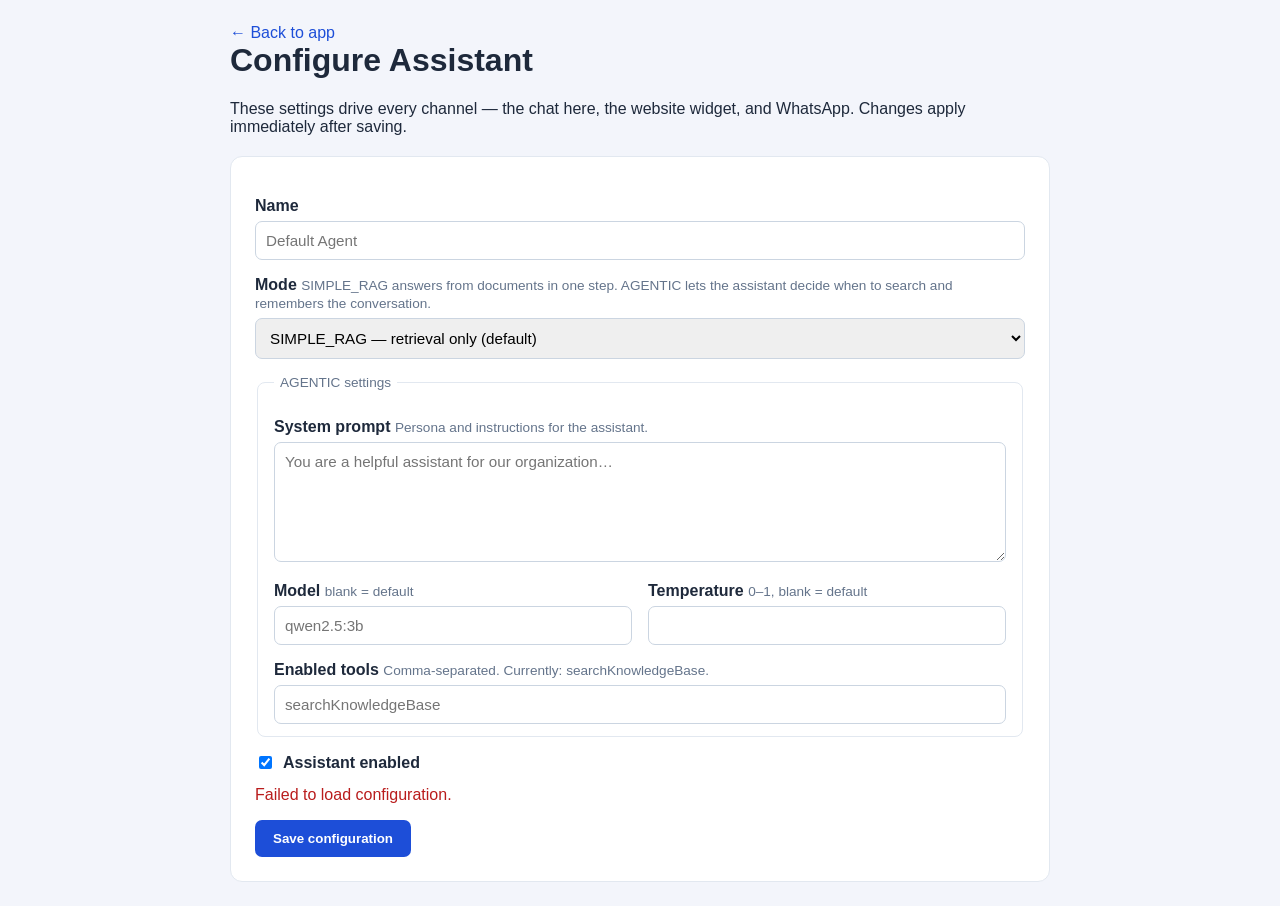
==== src/main/resources/templates/admin-agents.html @ 568023ac "feat(agent): add admin UI to manage per-tenant agent configuration - AgentConfigController (ADMIN): " ====
<!DOCTYPE html>
<html lang="en">
<head>
    <meta charset="UTF-8">
    <meta name="viewport" content="width=device-width, initial-scale=1">
    <title>Manage Agent - Admin</title>
    <style>
        body { margin: 0; background: #f3f5fb; color: #1e293b; font-family: Inter, Arial, sans-serif; }
        .container { max-width: 820px; margin: auto; padding: 24px; }
        .card { background: white; border: 1px solid #e2e8f0; border-radius: 12px; padding: 24px; margin-top: 20px; }
        h1, h2 { margin-top: 0; }
        .back { color: #1d4ed8; text-decoration: none; }
        label { display: block; font-weight: 600; margin: 16px 0 6px; }
        .hint { font-weight: 400; color: #64748b; font-size: .85rem; }
        input[type=text], input[type=number], textarea, select {
            width: 100%; box-sizing: border-box; border: 1px solid #cbd5e1; border-radius: 7px;
            padding: 10px; font-size: .95rem; font-family: inherit;
        }
        textarea { min-height: 120px; resize: vertical; }
        .row { display: flex; gap: 16px; flex-wrap: wrap; }
        .row > div { flex: 1; min-width: 160px; }
        button { border: 0; border-radius: 7px; padding: 11px 18px; font-weight: 600; cursor: pointer; }
        button.primary { color: white; background: #1d4ed8; }
        button:disabled { opacity: .6; cursor: not-allowed; }
        #status { min-height: 20px; margin: 14px 0; }
        .error { color: #b91c1c; } .success { color: #166534; }
        .checkbox { display: flex; align-items: center; gap: 8px; margin-top: 16px; }
        .checkbox input { width: auto; }
        fieldset.agentic { border: 1px solid #e2e8f0; border-radius: 8px; padding: 12px 16px; margin-top: 16px; }
        fieldset.agentic legend { color: #64748b; font-size: .85rem; padding: 0 6px; }
    </style>
</head>
<body>
<div class="container">
    <a class="back" href="/app">← Back to app</a>
    <h1>Configure Assistant</h1>
    <p>These settings drive every channel — the chat here, the website widget, and WhatsApp.
        Changes apply immediately after saving.</p>

    <section class="card">
        <form id="agent-form">
            <label for="name">Name</label>
            <input id="name" type="text" maxlength="255" placeholder="Default Agent">

            <label for="mode">Mode
                <span class="hint">SIMPLE_RAG answers from documents in one step. AGENTIC lets the
                    assistant decide when to search and remembers the conversation.</span>
            </label>
            <select id="mode">
                <option value="SIMPLE_RAG">SIMPLE_RAG — retrieval only (default)</option>
                <option value="AGENTIC">AGENTIC — tools + memory</option>
            </select>

            <fieldset class="agentic" id="agentic-fields">
                <legend>AGENTIC settings</legend>

                <label for="systemPrompt">System prompt
                    <span class="hint">Persona and instructions for the assistant.</span>
                </label>
                <textarea id="systemPrompt" placeholder="You are a helpful assistant for our organization…"></textarea>

                <div class="row">
                    <div>
                        <label for="model">Model <span class="hint">blank = default</span></label>
                        <input id="model" type="text" placeholder="qwen2.5:3b">
                    </div>
                    <div>
                        <label for="temperature">Temperature <span class="hint">0–1, blank = default</span></label>
                        <input id="temperature" type="number" step="0.1" min="0" max="2">
                    </div>
                </div>

                <label for="enabledTools">Enabled tools
                    <span class="hint">Comma-separated. Currently: searchKnowledgeBase.</span>
                </label>
                <input id="enabledTools" type="text" placeholder="searchKnowledgeBase">
            </fieldset>

            <div class="checkbox">
                <input id="enabled" type="checkbox" checked>
                <label for="enabled" style="margin:0;">Assistant enabled</label>
            </div>

            <div id="status" aria-live="polite"></div>
            <button class="primary" id="save" type="submit">Save configuration</button>
        </form>
    </section>
</div>
<script>
'use strict';
const $ = id => document.getElementById(id);
const statusEl = $('status');
const saveBtn = $('save');

async function request(url, options = {}) {
    const response = await fetch(url, { credentials: 'same-origin', ...options });
    if (response.status === 401) { window.location.href = '/login'; throw new Error('Unauthorized'); }
    return response;
}
function showStatus(message, type = '') { statusEl.textContent = message; statusEl.className = type; }

function toggleAgentic() {
    $('agentic-fields').style.display = $('mode').value === 'AGENTIC' ? 'block' : 'none';
}

function populate(config) {
    $('name').value = config.name ?? '';
    $('mode').value = config.mode ?? 'SIMPLE_RAG';
    $('systemPrompt').value = config.systemPrompt ?? '';
    $('model').value = config.model ?? '';
    $('temperature').value = config.temperature ?? '';
    $('enabledTools').value = config.enabledTools ?? '';
    $('enabled').checked = config.enabled !== false;
    toggleAgentic();
}

function numberOrNull(value) {
    const v = String(value).trim();
    return v === '' ? null : Number(v);
}

async function load() {
    try {
        const res = await request('/admin/agents');
        if (!res.ok) throw new Error('Failed to load configuration.');
        populate(await res.json());
    } catch (e) {
        showStatus(e.message, 'error');
    }
}

$('mode').addEventListener('change', toggleAgentic);

$('agent-form').addEventListener('submit', async (event) => {
    event.preventDefault();
    saveBtn.disabled = true;
    showStatus('Saving…');

    const body = {
        name: $('name').value.trim() || null,
        mode: $('mode').value,
        systemPrompt: $('systemPrompt').value.trim() || null,
        model: $('model').value.trim() || null,
        temperature: numberOrNull($('temperature').value),
        enabledTools: $('enabledTools').value.trim() || null,
        enabled: $('enabled').checked
    };

    try {
        const res = await request('/admin/agents', {
            method: 'PUT',
            headers: { 'Content-Type': 'application/json' },
            body: JSON.stringify(body)
        });
        const data = await res.json();
        if (!res.ok) throw new Error(data.error || 'Save failed.');
        populate(data);
        showStatus('Configuration saved.', 'success');
    } catch (e) {
        showStatus(e.message, 'error');
    } finally {
        saveBtn.disabled = false;
    }
});

load();
</script>
</body>
</html>
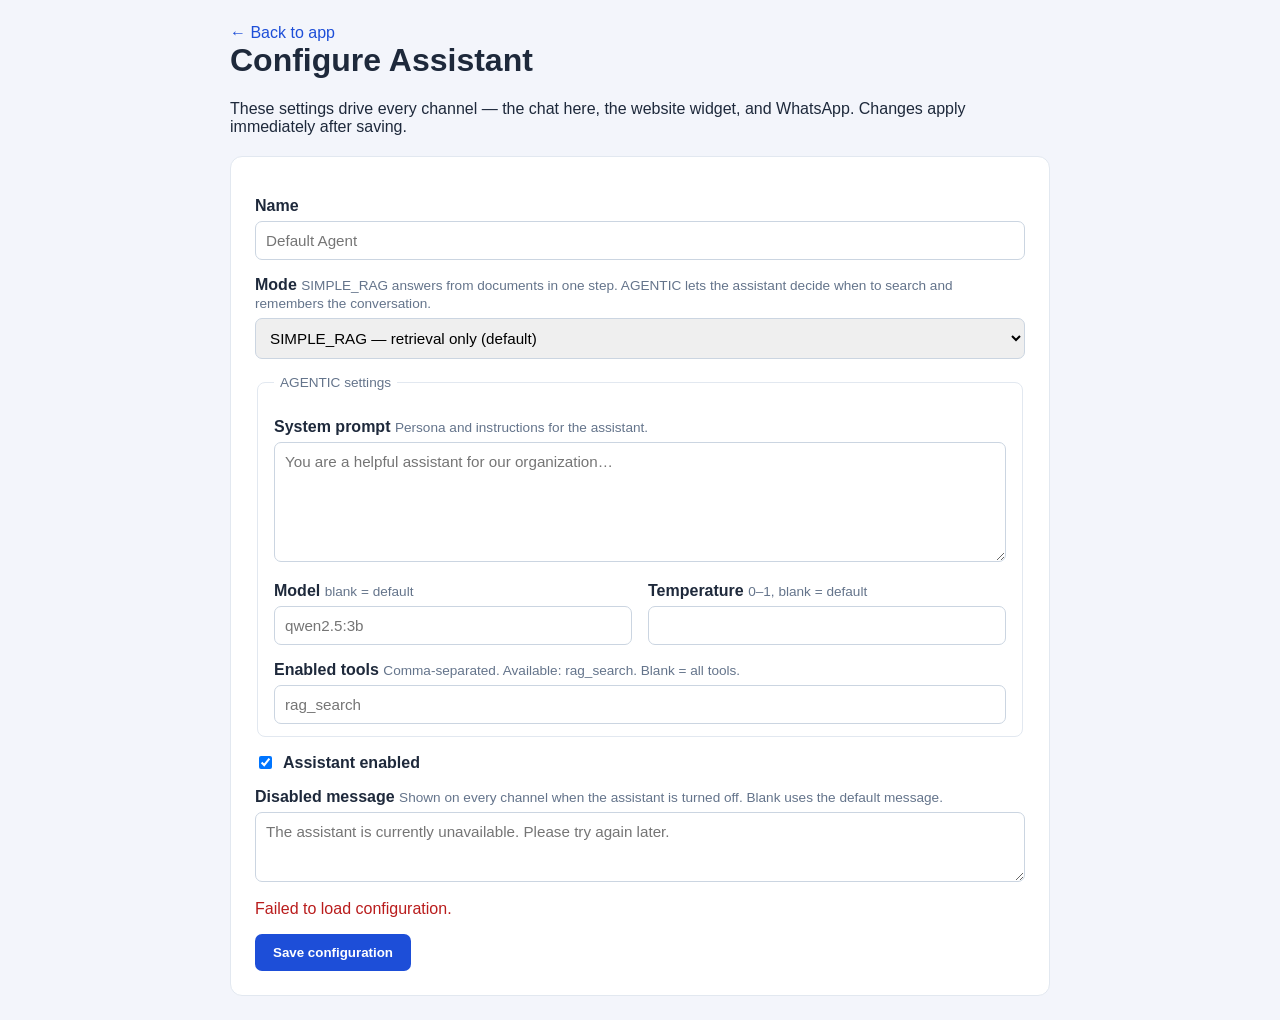
==== commit 1291ec5a: "feat(agent): configurable tools, disabled message, idle timeout and reset Configurable tools: - Agen" ====
--- a/src/main/resources/templates/admin-agents.html
+++ b/src/main/resources/templates/admin-agents.html
@@ -71,15 +71,22 @@
                 </div>
 
                 <label for="enabledTools">Enabled tools
-                    <span class="hint">Comma-separated. Currently: searchKnowledgeBase.</span>
+                    <span class="hint">Comma-separated. Available: rag_search. Blank = all tools.</span>
                 </label>
-                <input id="enabledTools" type="text" placeholder="searchKnowledgeBase">
+                <input id="enabledTools" type="text" placeholder="rag_search">
             </fieldset>
 
             <div class="checkbox">
                 <input id="enabled" type="checkbox" checked>
                 <label for="enabled" style="margin:0;">Assistant enabled</label>
             </div>
+
+            <label for="disabledMessage">Disabled message
+                <span class="hint">Shown on every channel when the assistant is turned off.
+                    Blank uses the default message.</span>
+            </label>
+            <textarea id="disabledMessage" style="min-height:70px;"
+                      placeholder="The assistant is currently unavailable. Please try again later."></textarea>
 
             <div id="status" aria-live="polite"></div>
             <button class="primary" id="save" type="submit">Save configuration</button>
@@ -111,6 +118,7 @@
     $('temperature').value = config.temperature ?? '';
     $('enabledTools').value = config.enabledTools ?? '';
     $('enabled').checked = config.enabled !== false;
+    $('disabledMessage').value = config.disabledMessage ?? '';
     toggleAgentic();
 }
 
@@ -143,7 +151,8 @@
         model: $('model').value.trim() || null,
         temperature: numberOrNull($('temperature').value),
         enabledTools: $('enabledTools').value.trim() || null,
-        enabled: $('enabled').checked
+        enabled: $('enabled').checked,
+        disabledMessage: $('disabledMessage').value.trim() || null
     };
 
     try {
